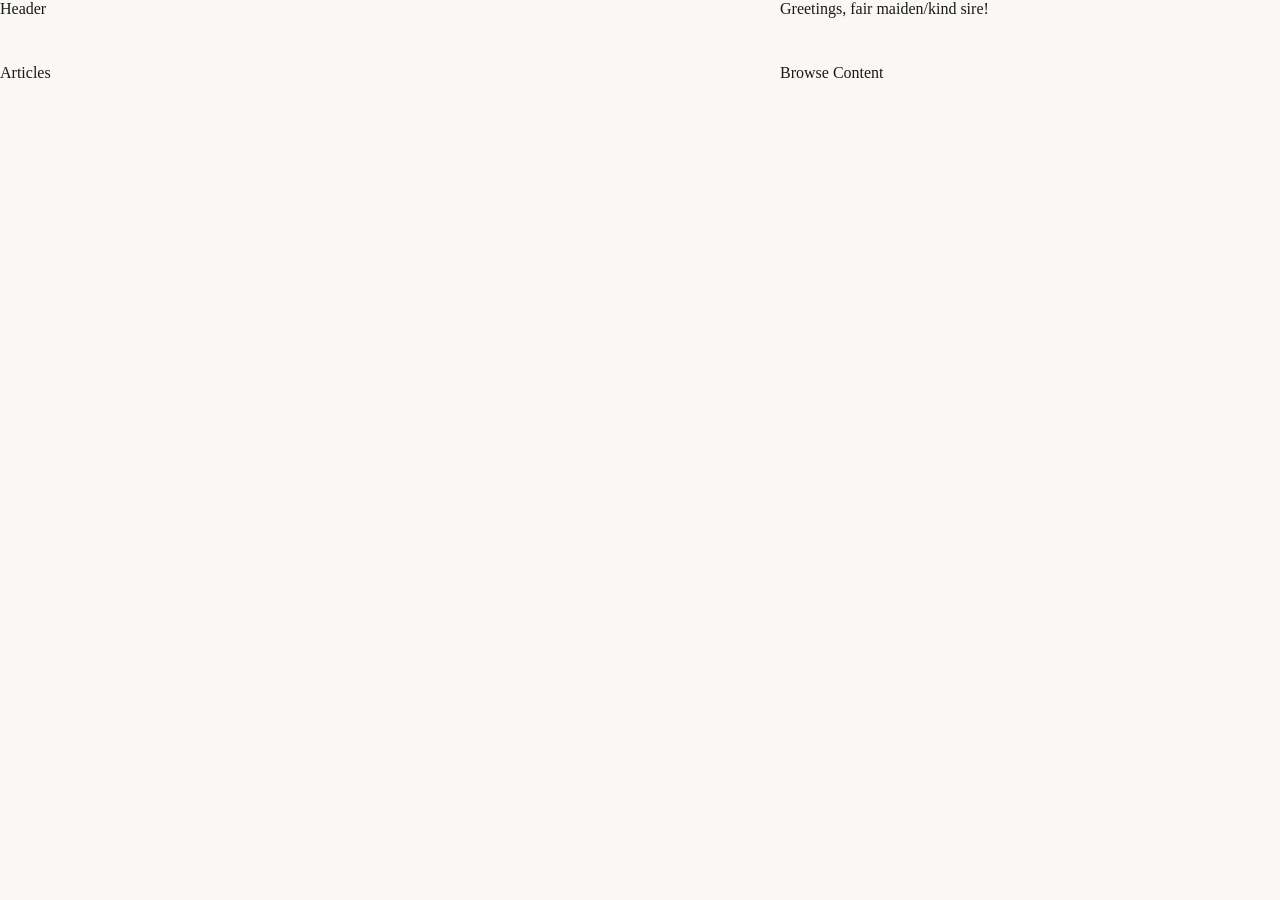
==== Readly/homepage.html @ 411aa417 "Updated error message" ====
<!doctype html>
<html lang="en">
  <head>
    <meta charset="UTF-8" />
    <meta name="viewport" content="width=device-width, initial-scale=1.0" />
    <title>Readly - Home</title>
    <link rel="stylesheet" href="styles.css" />
    <link rel="preconnect" href="https://fonts.googleapis.com" />
    <link rel="preconnect" href="https://fonts.gstatic.com" crossorigin />
    <link
      href="https://fonts.googleapis.com/css2?family=DM+Sans:ital,opsz,wght@0,9..40,100..1000;1,9..40,100..1000&family=Lora:ital,wght@0,400..700;1,400..700&display=swap"
      rel="stylesheet"
    />
  </head>
  <body>
    <div class="page">
      <header class="site-header">Header</header>
      <div class="hero-section">Greetings, fair maiden/kind sire!</div>
      <main class="article-section">Articles</main>
      <aside class="browse-content">Browse Content</aside>
    </div>
  </body>
</html>
---- Readly/styles.css ----
* {
  box-sizing: border-box;
  margin: 0;
  padding: 0;
}

:root {
  --main-font: "DM Sans", sans-serif;
  --secondary-font: "Lora", serif;
  --background-color: #faf8f5;
  --primary-text: #1a1a1a;
  --muted-text: #999999;
  --very-muted-text: #bbbbbb;
  --border-color: #e8e4de;
}

body {
  width: 100%;
  height: 100vh;
  background-color: var(--background-color);
  color: var(--primary-text);
}

.page {
  display: grid;
  grid-template-columns: 1fr;
  grid-template-rows: 64px 200px 1fr 1fr;
  grid-template-areas:
    "header"
    "div"
    "main"
    "aside";
}

@media screen and (min-width: 768px) {
  .page {
    grid-template-columns: 1fr 500px;
    grid-template-rows: 64px 200px 1fr;
    grid-template-areas:
      "header"
      "div"
      "main aside";
  }
}
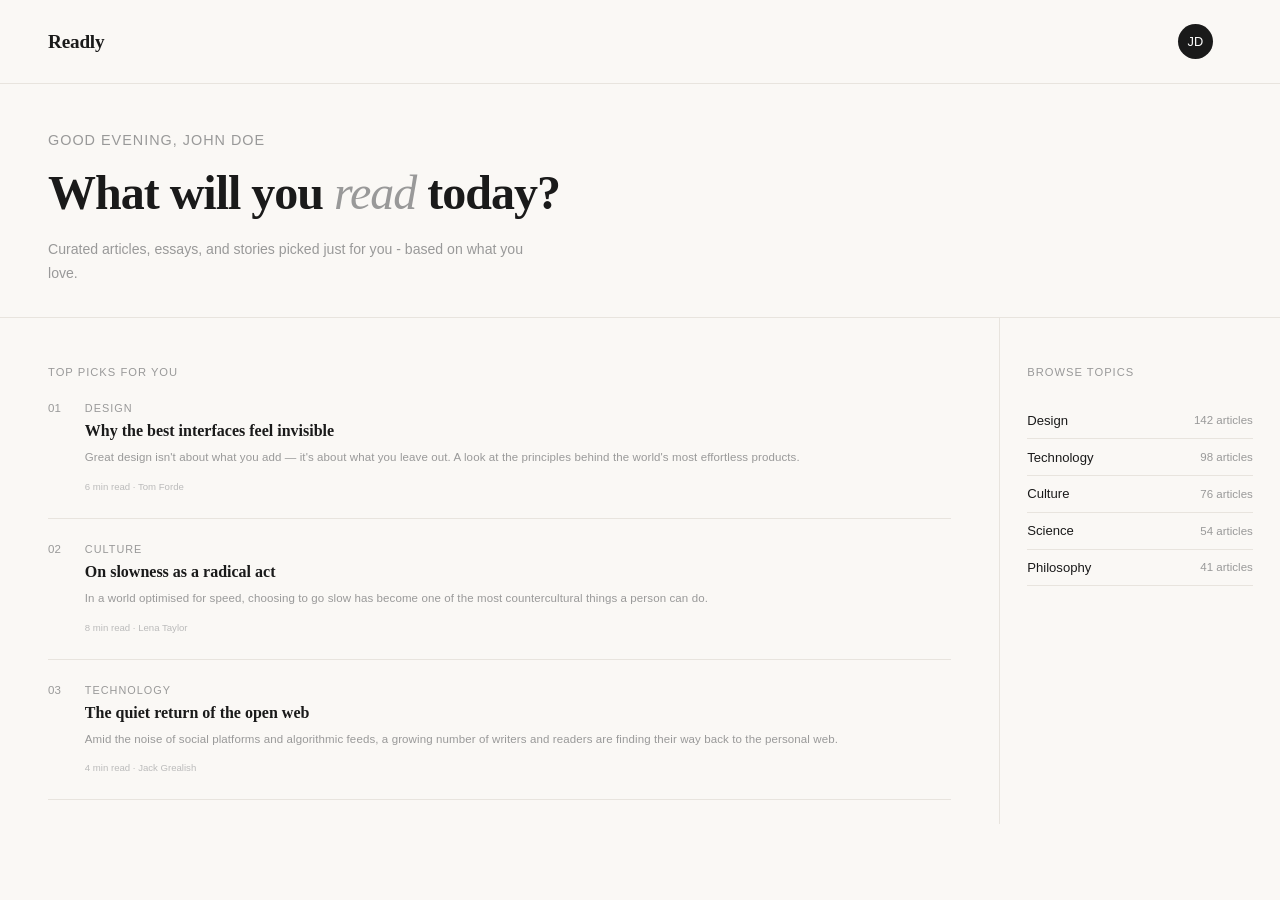
==== commit 24cb257e: "Create a simple webpage that user gets redirected to after validation" ====
--- a/Readly/homepage.html
+++ b/Readly/homepage.html
@@ -14,10 +14,115 @@
   </head>
   <body>
     <div class="page">
-      <header class="site-header">Header</header>
-      <div class="hero-section">Greetings, fair maiden/kind sire!</div>
-      <main class="article-section">Articles</main>
-      <aside class="browse-content">Browse Content</aside>
+      <header class="site-header">
+        <nav>
+          <h2 class="logo">Readly</h2>
+          <div class="avatar" id="avatar">AL</div>
+        </nav>
+      </header>
+      <div class="hero-section">
+        <div class="hero-greeting">
+          <p class="greeting" id="greetingText">GOOD MORNING, ADA LOVELACE</p>
+          <h1 class="hero-text">What will you <span>read</span> today?</h1>
+          <p class="hero-subtext">
+            Curated articles, essays, and stories picked just for you - based on
+            what you love.
+          </p>
+        </div>
+      </div>
+      <main>
+        <div class="article-section">
+          <h4 class="section-heading">TOP PICKS FOR YOU</h4>
+          <div class="article">
+            <span class="article-num">01</span>
+            <div class="article-body">
+              <p class="article-tag">DESIGN</p>
+              <p class="article-title">
+                Why the best interfaces feel invisible
+              </p>
+              <p class="article-excerpt">
+                Great design isn't about what you add — it's about what you
+                leave out. A look at the principles behind the world's most
+                effortless products.
+              </p>
+              <span class="article-meta">6 min read · Tom Forde</span>
+            </div>
+          </div>
+          <div class="article">
+            <span class="article-num">02</span>
+            <div class="article-body">
+              <p class="article-tag">CULTURE</p>
+              <p class="article-title">On slowness as a radical act</p>
+              <p class="article-excerpt">
+                In a world optimised for speed, choosing to go slow has become
+                one of the most countercultural things a person can do.
+              </p>
+              <span class="article-meta">8 min read · Lena Taylor</span>
+            </div>
+          </div>
+          <div class="article">
+            <span class="article-num">03</span>
+            <div class="article-body">
+              <p class="article-tag">TECHNOLOGY</p>
+              <p class="article-title">The quiet return of the open web</p>
+              <p class="article-excerpt">
+                Amid the noise of social platforms and algorithmic feeds, a
+                growing number of writers and readers are finding their way back
+                to the personal web.
+              </p>
+              <span class="article-meta">4 min read · Jack Grealish</span>
+            </div>
+          </div>
+        </div>
+        <aside class="browse-content">
+          <h4 class="section-heading">BROWSE TOPICS</h4>
+
+          <div class="topic">
+            <span class="topic-name">Design</span>
+            <span class="topic-count">142 articles</span>
+          </div>
+          <div class="topic">
+            <span class="topic-name">Technology</span>
+            <span class="topic-count">98 articles</span>
+          </div>
+          <div class="topic">
+            <span class="topic-name">Culture</span>
+            <span class="topic-count">76 articles</span>
+          </div>
+          <div class="topic">
+            <span class="topic-name">Science</span>
+            <span class="topic-count">54 articles</span>
+          </div>
+          <div class="topic">
+            <span class="topic-name">Philosophy</span>
+            <span class="topic-count">41 articles</span>
+          </div>
+        </aside>
+      </main>
     </div>
+
+    <script>
+      // grab fullname of validated user from the query params in the url
+      const params = new URLSearchParams(window.location.search);
+      const name = params.get("name") || "John Doe";
+      // split the name by a space, then get just the first char of each name and join
+      const initials = name
+        .split(" ")
+        .map((w) => w[0])
+        .join("")
+        .toUpperCase();
+      // get current time from system, then check if its morning, afternoon or evening with the 24-hour format
+      const hour = new Date().getHours();
+      const timeOfDay =
+        hour < 12
+          ? "GOOD MORNING"
+          : hour < 17
+            ? "GOOD AFTERNOON"
+            : "GOOD EVENING";
+
+      document.getElementById("greetingText").textContent =
+        `${timeOfDay}, ${name}`;
+      document.getElementById("avatar").textContent = `${initials}`;
+    </script>
   </body>
 </html>
--- a/Readly/styles.css
+++ b/Readly/styles.css
@@ -1,4 +1,6 @@
-* {
+*,
+*::before,
+*::after {
   box-sizing: border-box;
   margin: 0;
   padding: 0;
@@ -14,31 +16,248 @@
   --border-color: #e8e4de;
 }
 
+@keyframes fadeUp {
+  from {
+    opacity: 0;
+    transform: translateY(16px);
+  }
+  to {
+    opacity: 1;
+    transform: translateY(0);
+  }
+}
+
 body {
   width: 100%;
   height: 100vh;
   background-color: var(--background-color);
   color: var(--primary-text);
-}
-
-.page {
+  font-family: var(--main-font);
+  font-size: 16px;
+}
+
+nav {
+  width: 100%;
+  display: flex;
+  justify-content: space-between;
+  align-items: center;
+  border-bottom: 1px solid var(--border-color);
+  padding: 1.3rem 1.2rem;
+}
+
+nav h2 {
+  color: var(--primary-text);
+  font-family: var(--secondary-font);
+  font-size: 1.2rem;
+  font-weight: 600;
+  letter-spacing: -0.01em;
+}
+
+nav .avatar {
+  background-color: var(--primary-text);
+  width: 35px;
+  height: 35px;
+  color: #fff;
+  font-size: 0.8rem;
+  margin-right: 1.2rem;
+  border-radius: 50%;
+  display: flex;
+  justify-content: center;
+  align-items: center;
+}
+
+/* Hero Section */
+
+.hero-section {
+  border-bottom: 1px solid var(--border-color);
+}
+
+.hero-greeting {
+  animation: fadeUp 0.6s ease both;
+  margin: 0 1.2rem;
+}
+
+.greeting {
+  font-size: 0.72rem;
+  font-weight: 500;
+  color: var(--muted-text);
+  letter-spacing: 1px;
+  margin: 1.7rem 0 1rem 0;
+  text-transform: uppercase;
+}
+
+.hero-text {
+  font-size: 1.8rem;
+  font-family: var(--secondary-font);
+  font-weight: 600;
+  margin-bottom: 1rem;
+  letter-spacing: -1px;
+  line-height: 1.2;
+  max-width: 600px;
+}
+
+.hero-text span {
+  font-style: italic;
+  color: var(--muted-text);
+  font-weight: 500;
+}
+
+.hero-subtext {
+  color: var(--muted-text);
+  font-size: 0.88rem;
+  margin-bottom: 1.4rem;
+  line-height: 1.7;
+  font-weight: 400;
+  max-width: 480px;
+}
+
+main {
   display: grid;
   grid-template-columns: 1fr;
-  grid-template-rows: 64px 200px 1fr 1fr;
-  grid-template-areas:
-    "header"
-    "div"
-    "main"
-    "aside";
+}
+
+/* Article Section */
+
+.article-section {
+  margin: 0 1.2rem;
+}
+
+.section-heading {
+  color: var(--muted-text);
+  font-size: 0.7rem;
+  font-weight: 500;
+  letter-spacing: 1px;
+  margin: 1.5rem 0 1rem 0;
+}
+
+.article {
+  display: flex;
+  flex-direction: row;
+  justify-content: flex-start;
+  gap: 1.5rem;
+  margin-top: 1.5rem;
+  border-bottom: 1px solid var(--border-color);
+  animation: fadeUp 0.6s ease both;
+}
+
+.article:nth-child(2) {
+  animation-delay: 0.05s;
+}
+.article:nth-child(3) {
+  animation-delay: 0.1s;
+}
+.article:nth-child(4) {
+  animation-delay: 0.15s;
+}
+
+.article-num {
+  color: var(--muted-text);
+  font-size: 0.72rem;
+}
+
+.article-body {
+  margin-bottom: 1.5rem;
+}
+
+.article-tag {
+  color: var(--muted-text);
+  font-size: 0.68rem;
+  font-weight: 400;
+  letter-spacing: 1px;
+  margin: 0 0 0.5rem;
+}
+
+.article-title {
+  font-family: var(--secondary-font);
+  font-size: 1rem;
+  font-weight: 600;
+  margin-bottom: 0.5rem;
+}
+
+.article-title:hover {
+  text-decoration: underline;
+  text-underline-offset: 3px;
+}
+
+.article-excerpt {
+  color: var(--muted-text);
+  font-size: 0.72rem;
+  font-weight: 400;
+  letter-spacing: 0.1px;
+  line-height: 1.7;
+  margin-bottom: 0.5rem;
+}
+
+.article-meta {
+  color: var(--very-muted-text);
+  font-size: 0.6rem;
+}
+
+/* BROWSE TOPICS SECTION */
+.browse-content {
+  margin: 0 1.2rem;
+}
+
+.topic {
+  display: flex;
+  justify-content: space-between;
+  align-items: center;
+  padding: 0.65rem 0;
+  border-bottom: 1px solid var(--border-color);
+  font-size: 0.82rem;
+  cursor: pointer;
+}
+
+.topic:hover .topic-name {
+  text-decoration: underline;
+  text-underline-offset: 3px;
+}
+
+.topic-count {
+  color: var(--muted-text);
+  font-size: 0.72rem;
 }
 
 @media screen and (min-width: 768px) {
-  .page {
-    grid-template-columns: 1fr 500px;
-    grid-template-rows: 64px 200px 1fr;
-    grid-template-areas:
-      "header"
-      "div"
-      "main aside";
-  }
-}
+  nav {
+    padding: 1.5rem 3rem;
+  }
+
+  .hero-greeting {
+    margin: 0 3rem;
+  }
+
+  .greeting {
+    font-size: 0.9rem;
+    margin: 3rem 0 1rem 0;
+  }
+
+  .hero-text {
+    font-size: clamp(2rem, 4vw, 3rem);
+    margin-bottom: 1rem;
+  }
+
+  .hero-subtext {
+    margin-bottom: 2rem;
+  }
+
+  main {
+    grid-template-columns: 1fr 280px;
+  }
+
+  .article-section {
+    margin: 0;
+    padding: 1.5rem 3rem;
+    border-right: 1px solid var(--border-color);
+  }
+
+  .section-heading {
+    font-size: 0.7rem;
+    margin: 1.5rem 0;
+    font-weight: 500;
+  }
+
+  .browse-content {
+    padding: 1.5rem 0.5rem;
+  }
+}
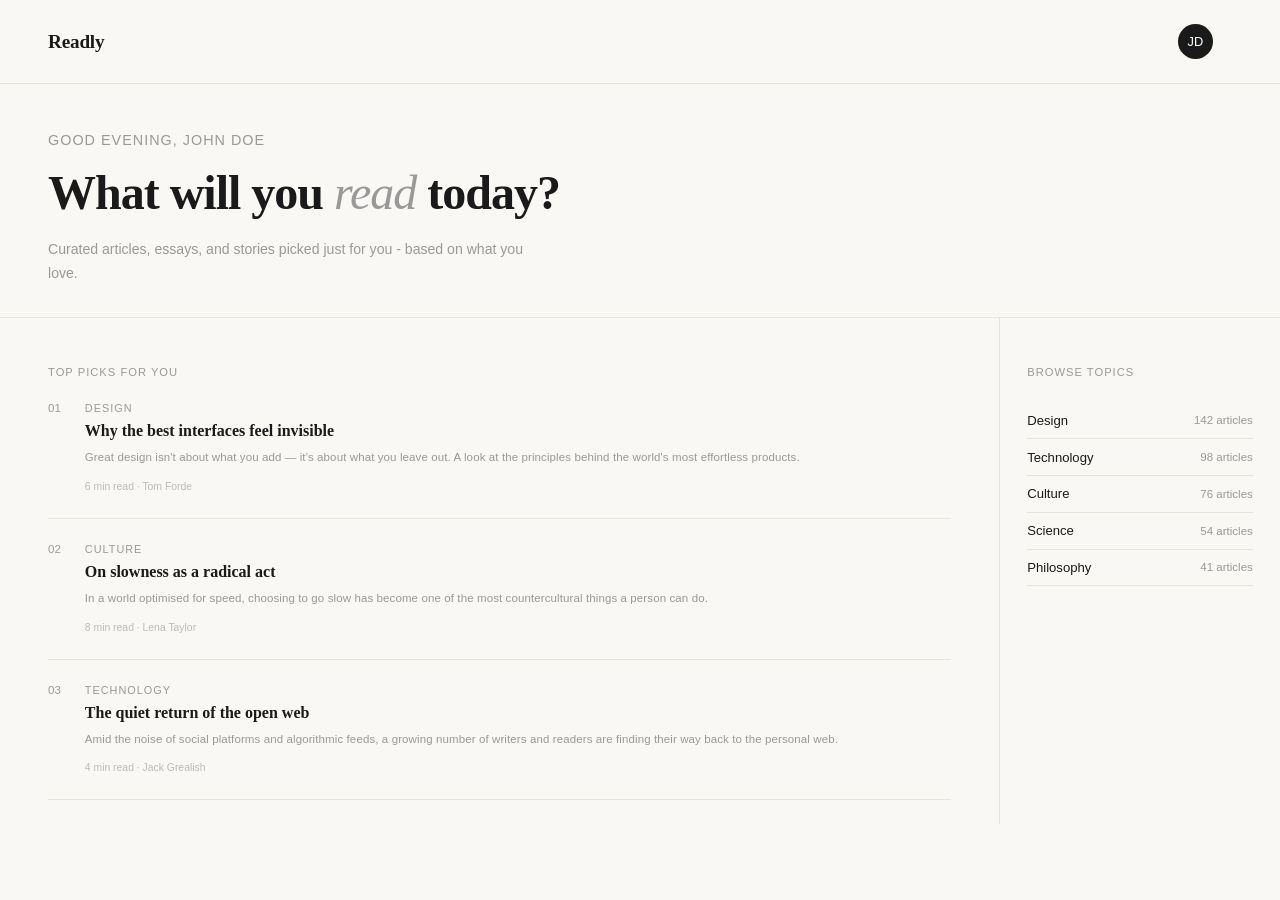
==== commit 5d9d7a21: "Fix initials issue on avatar" ====
--- a/Readly/homepage.html
+++ b/Readly/homepage.html
@@ -110,7 +110,8 @@
         .split(" ")
         .map((w) => w[0])
         .join("")
-        .toUpperCase();
+        .toUpperCase()
+        .slice(0, 2);
       // get current time from system, then check if its morning, afternoon or evening with the 24-hour format
       const hour = new Date().getHours();
       const timeOfDay =
--- a/Readly/styles.css
+++ b/Readly/styles.css
@@ -190,7 +190,7 @@
 
 .article-meta {
   color: var(--very-muted-text);
-  font-size: 0.6rem;
+  font-size: 0.65rem;
 }
 
 /* BROWSE TOPICS SECTION */
